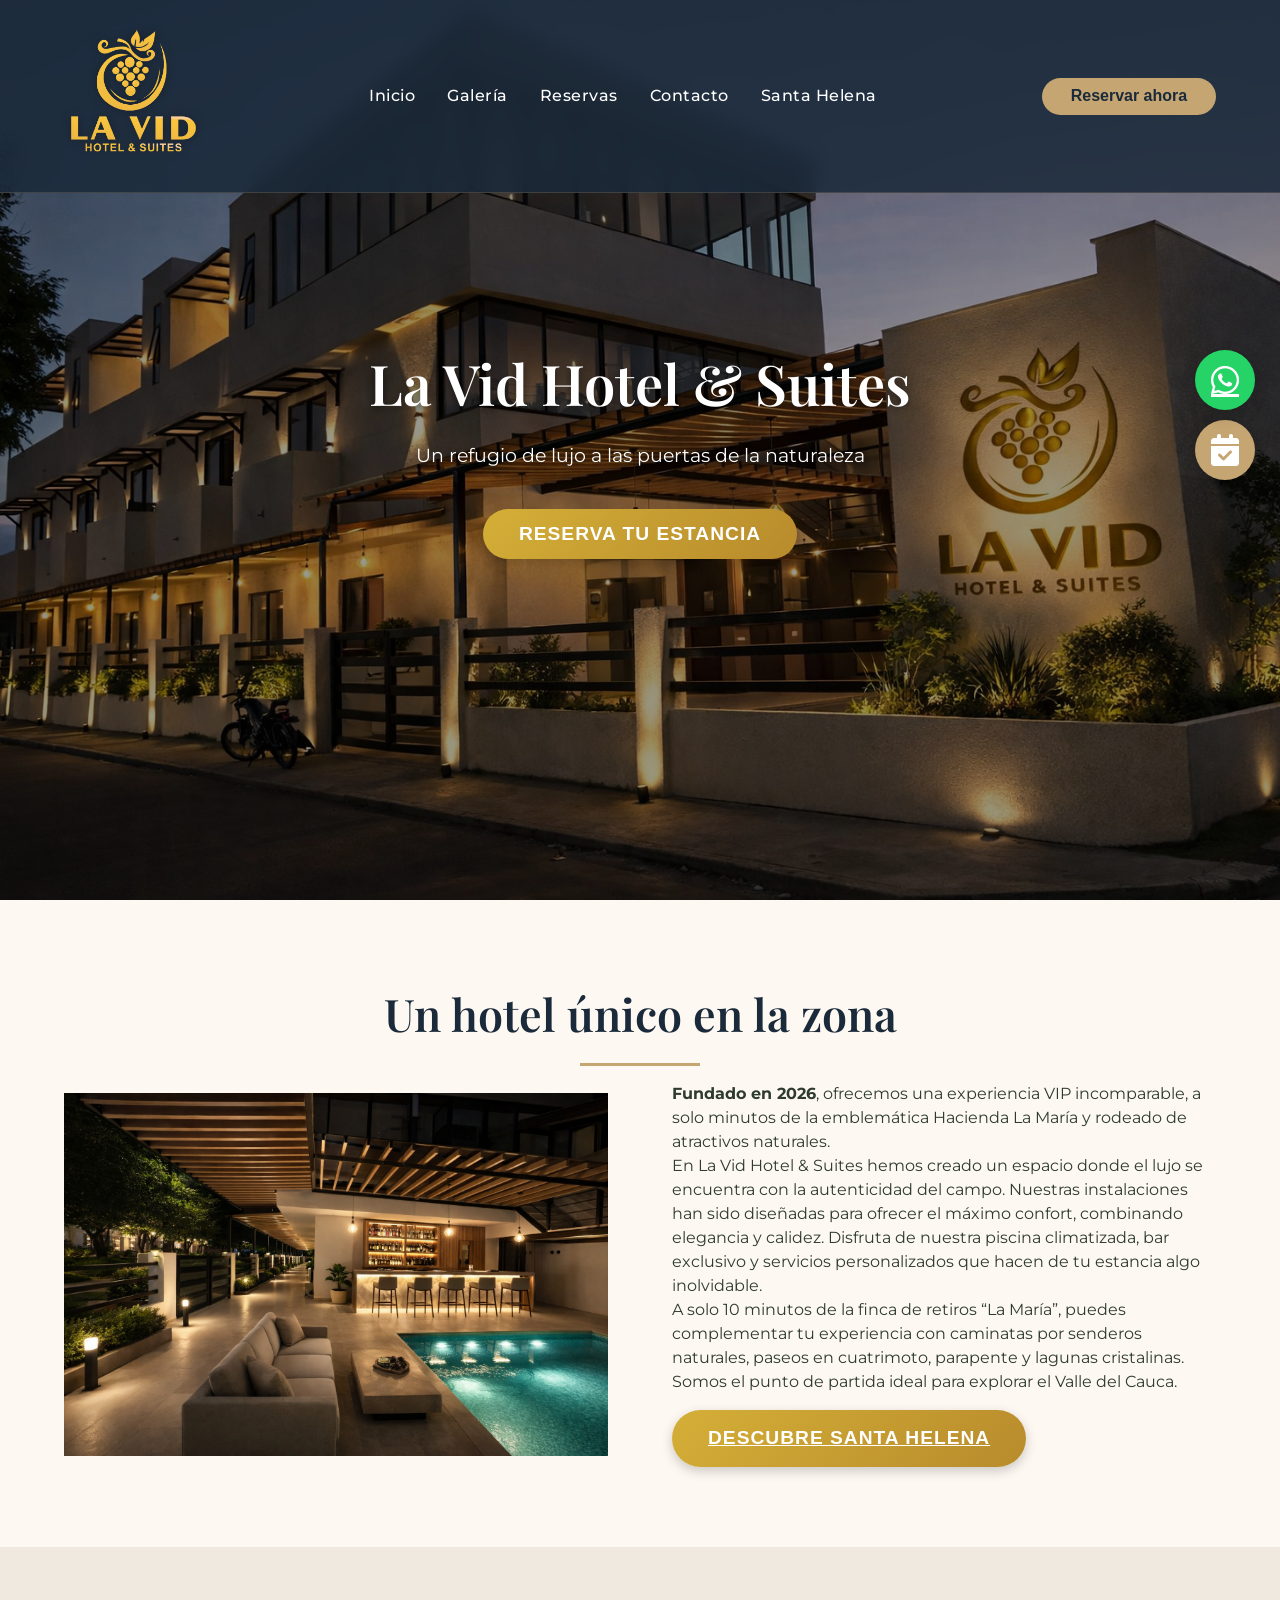
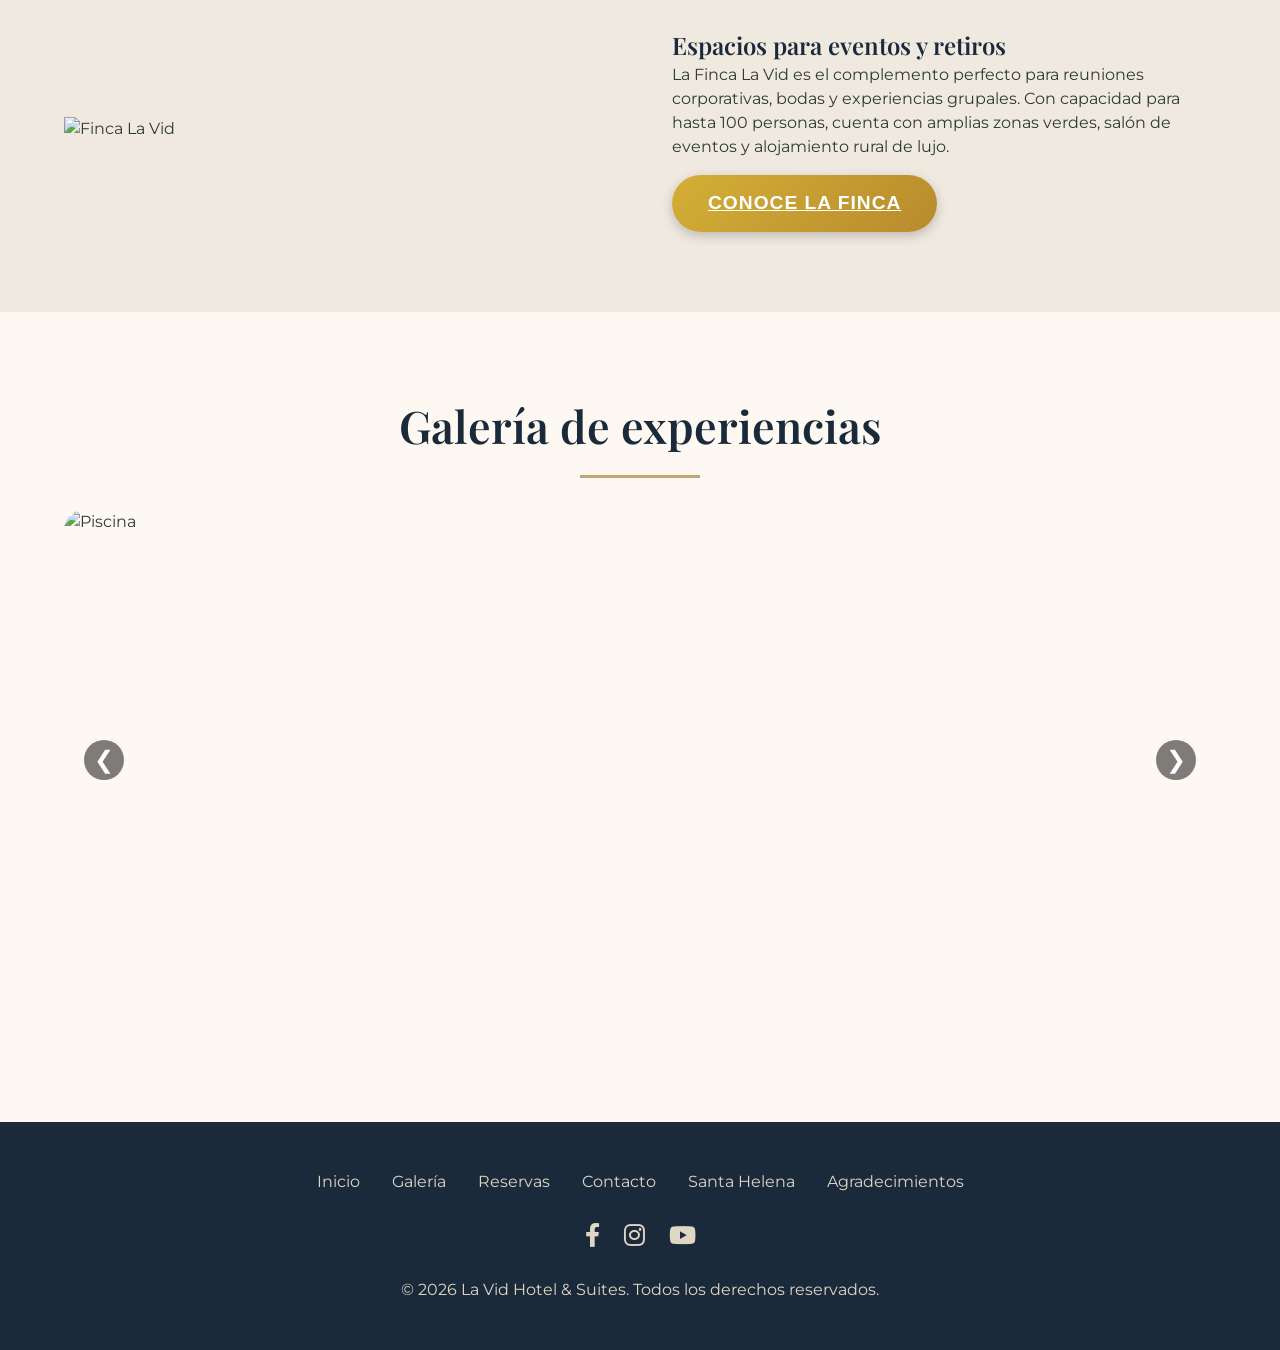
==== index.html @ 80b9b068 "Add files via upload" ====
<!DOCTYPE html>
<html lang="es">
<head>
    <meta charset="UTF-8">
    <meta name="viewport" content="width=device-width, initial-scale=1.0">
    <title>La Vid Hotel & Suites</title>
    <!-- Fuentes -->
    <link rel="preconnect" href="https://fonts.googleapis.com">
    <link rel="preconnect" href="https://fonts.gstatic.com" crossorigin>
    <link href="https://fonts.googleapis.com/css2?family=Playfair+Display:wght@400;600;700&family=Montserrat:wght@300;400;500;600&display=swap" rel="stylesheet">
    <!-- Iconos -->
    <link rel="stylesheet" href="https://cdnjs.cloudflare.com/ajax/libs/font-awesome/6.0.0-beta3/css/all.min.css">
    <link rel="stylesheet" href="assets/css/style.css">
</head>
<body>
    <!-- HEADER FIJO -->
    <header class="header">
        <div class="logo">
            <img src="assets/img/logo.png" alt="La Vid Hotel & Suites">
        </div>
        <nav class="nav-menu">
            <a href="index.html">Inicio</a>
            <a href="galeria.html">Galería</a>
            <a href="reservas.html">Reservas</a>
            <a href="contacto.html">Contacto</a>
            <a href="santa-helena.html">Santa Helena</a>
        </nav>
        <button class="btn-reserva-header" id="btn-reserva-header">Reservar ahora</button>
    </header>

    <!-- HERO CON IMAGEN ESTÁTICA -->
    <section class="hero" style="background-image: url('assets/img/fachadahotel1.png'); background-attachment: fixed;">
        <div class="hero-overlay"></div>
        <div class="hero-content">
            <h1>La Vid Hotel & Suites</h1>
            <p>Un refugio de lujo a las puertas de la naturaleza</p>
            <button class="btn-hero" id="hero-reserva-btn">Reserva tu estancia</button>
        </div>
    </section>

  <!-- SECCIÓN: Hotel único -->
<section class="seccion seccion-clara">
    <h2 class="titulo-centrado">Un hotel único en la zona</h2>
    <div class="grid-2">
        <!-- Columna izquierda: imagen -->
        <div class="imagen-redonda">
            <img src="assets/img/barhotel.png" alt="Hotel">
        </div>
        <!-- Columna derecha: textos y botón -->
        <div>
            <p><strong>Fundado en 2026</strong>, ofrecemos una experiencia VIP incomparable, a solo minutos de la emblemática Hacienda La María y rodeado de atractivos naturales.</p>
            <p>En La Vid Hotel & Suites hemos creado un espacio donde el lujo se encuentra con la autenticidad del campo. Nuestras instalaciones han sido diseñadas para ofrecer el máximo confort, combinando elegancia y calidez. Disfruta de nuestra piscina climatizada, bar exclusivo y servicios personalizados que hacen de tu estancia algo inolvidable.</p>
            <p>A solo 10 minutos de la finca de retiros “La María”, puedes complementar tu experiencia con caminatas por senderos naturales, paseos en cuatrimoto, parapente y lagunas cristalinas. Somos el punto de partida ideal para explorar el Valle del Cauca.</p>
            <a href="santa-helena.html" class="btn-hero" style="margin-top: 1rem; display: inline-block;">Descubre Santa Helena</a>
        </div>
    </div>
</section>

    <!-- SECCIÓN: La Finca (referencia) -->
    <section class="seccion seccion-oscura">
        <div class="grid-2">
            <div class="imagen-redonda">
                <img src="https://images.unsplash.com/photo-1505843490538-5133c6c7d0e1?ixlib=rb-4.0.3&auto=format&fit=crop&w=800&q=80" alt="Finca La Vid">
            </div>
            <div>
                <h2>Espacios para eventos y retiros</h2>
                <p>La Finca La Vid es el complemento perfecto para reuniones corporativas, bodas y experiencias grupales. Con capacidad para hasta 100 personas, cuenta con amplias zonas verdes, salón de eventos y alojamiento rural de lujo.</p>
                <a href="reservas.html" class="btn-hero" style="margin-top: 1rem; display: inline-block;">Conoce la finca</a>
            </div>
        </div>
    </section>

    <!-- CARRUSEL DE IMÁGENES -->
    <section class="seccion seccion-clara">
        <h2 class="titulo-centrado">Galería de experiencias</h2>
        <div class="carrusel-container">
            <div class="carrusel-slides">
                <div class="carrusel-slide"><img src="https://images.unsplash.com/photo-1584132967334-10e028bd69f7?ixlib=rb-4.0.3&auto=format&fit=crop&w=1200&q=80" alt="Piscina"></div>
                <div class="carrusel-slide"><img src="https://images.unsplash.com/photo-1578683010236-d716f9a3f461?ixlib=rb-4.0.3&auto=format&fit=crop&w=1200&q=80" alt="Fogata"></div>
                <div class="carrusel-slide"><img src="https://images.unsplash.com/photo-1540541338287-41700207dee6?ixlib=rb-4.0.3&auto=format&fit=crop&w=1200&q=80" alt="Comedor"></div>
                <div class="carrusel-slide"><img src="https://images.unsplash.com/photo-1505843490538-5133c6c7d0e1?ixlib=rb-4.0.3&auto=format&fit=crop&w=1200&q=80" alt="Vista"></div>
            </div>
            <button class="carrusel-btn carrusel-prev">&#10094;</button>
            <button class="carrusel-btn carrusel-next">&#10095;</button>
        </div>
    </section>

    <!-- FOOTER -->
    <footer class="footer">
        <div class="footer-contenido">
            <div class="footer-links">
                <a href="index.html">Inicio</a>
                <a href="galeria.html">Galería</a>
                <a href="reservas.html">Reservas</a>
                <a href="contacto.html">Contacto</a>
                <a href="santa-helena.html">Santa Helena</a>
                <a href="#">Agradecimientos</a>
            </div>
            <div class="footer-redes">
                <a href="#"><i class="fab fa-facebook-f"></i></a>
                <a href="#"><i class="fab fa-instagram"></i></a>
                <a href="#"><i class="fab fa-youtube"></i></a>
            </div>
            <p>© 2026 La Vid Hotel & Suites. Todos los derechos reservados.</p>
        </div>
    </footer>

    <!-- BOTONES FLOTANTES (en todas las páginas) -->
    <button class="btn-flotante btn-reserva-flotante" id="btn-reserva-flotante" title="Reservar">
        <i class="fas fa-calendar-check"></i>
    </button>
    <a href="https://wa.me/573001234567?text=Hola%2C%20quiero%20información%20sobre%20el%20hotel" target="_blank" class="btn-flotante btn-whatsapp-flotante">
        <i class="fab fa-whatsapp"></i>
    </a>

    <script src="assets/js/script.js"></script>
    <script>
        // Botones que abren la página de reservas (puedes reemplazar por modal si quieres)
        const btnsReserva = document.querySelectorAll('#btn-reserva-header, #hero-reserva-btn, #btn-reserva-flotante');
        btnsReserva.forEach(btn => {
            btn.addEventListener('click', () => {
                window.location.href = 'reservas.html';
            });
        });
    </script>
</body>
</html>
---- assets/css/style.css ----
/* ===== RESET Y VARIABLES ===== */
:root {
    --dorado: #C5A572;
    --azul-profundo: #1A2A3A;
    --blanco-hueso: #FDF8F2;
    --texto-oscuro: #2E3B2E;
    --gris-claro: #e0d6c5;
}

* {
    margin: 0;
    padding: 0;
    box-sizing: border-box;
}

body {
    font-family: 'Montserrat', sans-serif;
    background-color: var(--blanco-hueso);
    color: var(--texto-oscuro);
    line-height: 1.5;
    overflow-x: hidden;
}

h1, h2, h3, h4 {
    font-family: 'Playfair Display', serif;
    font-weight: 600;
    color: var(--azul-profundo);
}

/* ===== HEADER FIJO CON FONDO SEMITRANSPARENTE ===== */
.header {
    position: fixed;
    top: 0;
    left: 0;
    width: 100%;
    padding: 1.2rem 5%;
    display: flex;
    justify-content: space-between;
    align-items: center;
    z-index: 1000;
    background: rgba(26, 42, 58, 0.85);
    backdrop-filter: blur(10px);
    transition: background 0.3s, padding 0.3s;
    border-bottom: 1px solid rgba(197, 165, 114, 0.2);
}

.header.scrolled {
    padding: 0.8rem 5%;
    background: rgba(26, 42, 58, 0.95);
}

.logo {
    width: 140px;
}

.logo img {
    width: 100%;
    height: auto;
    display: block;
    filter: drop-shadow(0 0 5px rgba(0,0,0,0.3));
}

.nav-menu {
    display: flex;
    gap: 2rem;
}

.nav-menu a {
    color: white;
    text-decoration: none;
    font-weight: 500;
    transition: color 0.3s;
    font-size: 1rem;
    letter-spacing: 0.5px;
}

.nav-menu a:hover {
    color: var(--dorado);
}

/* Botón reserva en header */
.btn-reserva-header {
    background: var(--dorado);
    color: var(--azul-profundo);
    padding: 0.6rem 1.8rem;
    border-radius: 50px;
    font-weight: 600;
    border: none;
    cursor: pointer;
    transition: all 0.3s;
    font-size: 1rem;
}

.btn-reserva-header:hover {
    background: #b38f4b;
    transform: translateY(-2px);
    box-shadow: 0 5px 15px rgba(197, 165, 114, 0.4);
}

/* ===== HERO (IMAGEN ESTÁTICA) ===== */
.hero {
    height: 100vh;
    position: relative;
    overflow: hidden;
    display: flex;
    align-items: center;
    justify-content: center;
    text-align: center;
    color: white;
    background-size: cover;
    background-position: center;
    background-attachment: fixed;
}

.hero-overlay {
    position: absolute;
    top: 0;
    left: 0;
    width: 100%;
    height: 100%;
    background: rgba(0,0,0,0.4);
    z-index: 1;
}

.hero-content {
    position: relative;
    z-index: 2;
    max-width: 800px;
    padding: 0 20px;
}

.hero h1 {
    font-size: 4.5rem;
    color: white;
    margin-bottom: 1rem;
    text-shadow: 0 2px 10px rgba(0,0,0,0.5);
}

.hero p {
    font-size: 1.3rem;
    margin-bottom: 2.5rem;
    text-shadow: 0 1px 5px rgba(0,0,0,0.5);
}

/* ===== TÍTULOS CENTRADOS CON LÍNEA DORADA ===== */
.titulo-centrado {
    text-align: center;
    font-size: 2.8rem;
    margin-bottom: 1rem;
    position: relative;
    display: block;
    width: 100%;
}

.titulo-centrado:after {
    content: '';
    display: block;
    width: 120px;
    height: 3px;
    background: var(--dorado);
    margin: 1rem auto 0;
}

.subtitulo-centrado {
    text-align: center;
    font-size: 1.2rem;
    color: #5a6e5a;
    max-width: 700px;
    margin: 0 auto 3rem;
}

/* ===== SECCIONES ===== */
.seccion {
    padding: 5rem 5%;
    max-width: 1400px;
    margin: 0 auto;
    overflow-x: hidden;
}

.seccion-clara {
    background-color: var(--blanco-hueso);
}

.seccion-oscura {
    background-color: #F0E9E0;
}

/* Base: la cuadrícula se mantiene en escritorio */
.grid-2 {
    display: grid;
    grid-template-columns: 1fr 1fr;
    gap: 4rem;
    align-items: center;
}

.grid-2 img {
    max-width: 100%;
    height: auto;
    display: block;
}
.grid-2 > * {
    min-width: 0;
}

/* ===== CARRUSEL ===== */
.carrusel-container {
    position: relative;
    width: 100%;
    overflow: hidden;
    border-radius: 20px;
    margin: 2rem 0;
}

.carrusel-slides {
    display: flex;
    transition: transform 0.8s ease;
}

.carrusel-slide {
    flex: 0 0 100%;
    height: 500px;
    overflow: hidden;
}

.carrusel-slide img {
    width: 100%;
    height: 100%;
    object-fit: cover;
}

.carrusel-btn {
    position: absolute;
    top: 50%;
    transform: translateY(-50%);
    background: rgba(0,0,0,0.5);
    color: white;
    border: none;
    width: 40px;
    height: 40px;
    border-radius: 50%;
    cursor: pointer;
    font-size: 1.5rem;
    z-index: 2;
    transition: all 0.3s;
}

.carrusel-btn:hover {
    background: var(--dorado);
}

.carrusel-prev { left: 20px; }
.carrusel-next { right: 20px; }

/* ===== GALERÍA GRID ===== */
.galeria-grid {
    display: grid;
    grid-template-columns: repeat(auto-fit, minmax(300px, 1fr));
    gap: 1.5rem;
    margin-top: 2rem;
}

.galeria-item {
    height: 280px;
    overflow: hidden;
    border-radius: 15px;
    transition: transform 0.3s;
}

.galeria-item img {
    width: 100%;
    height: 100%;
    object-fit: cover;
    transition: transform 0.5s;
}

.galeria-item:hover {
    transform: scale(1.03);
}

.galeria-item:hover img {
    transform: scale(1.05);
}

/* ===== TARJETAS DE RESERVA (MODALES) ===== */
.servicios-grid {
    display: grid;
    grid-template-columns: repeat(3, 1fr);
    gap: 2rem;
    margin-top: 3rem;
}

.servicio-card {
    background: white;
    border-radius: 20px;
    padding: 2rem;
    text-align: center;
    box-shadow: 0 10px 30px rgba(0,0,0,0.05);
    transition: transform 0.3s, box-shadow 0.3s;
    cursor: pointer;
}

.servicio-card:hover {
    transform: translateY(-5px);
    box-shadow: 0 20px 40px rgba(0,0,0,0.1);
}

.servicio-icono {
    background: var(--dorado);
    width: 70px;
    height: 70px;
    border-radius: 50%;
    display: flex;
    align-items: center;
    justify-content: center;
    margin: 0 auto 1.5rem;
}

.servicio-icono i {
    font-size: 2.2rem;
    color: var(--azul-profundo);
}

.servicio-card h3 {
    font-size: 1.5rem;
    margin-bottom: 1rem;
    color: var(--azul-profundo);
}

.servicio-card p {
    color: #5a6e5a;
    margin-bottom: 1rem;
}

/* ===== MODALES - VERSIÓN DEFINITIVA ===== */
.modal-servicio {
    display: none;
    position: fixed;
    top: 0;
    left: 0;
    width: 100%;
    height: 100%;
    background-color: rgba(0,0,0,0.8);
    z-index: 2000;
    align-items: center;
    justify-content: center;
}

.modal-servicio-contenido {
    background: white;
    width: 90%;
    max-width: 1000px;
    border-radius: 20px;
    position: relative;
    max-height: 90vh;
    overflow-y: auto;
}

.modal-servicio-cerrar {
    position: absolute;
    top: 1rem;
    right: 1.5rem;
    font-size: 2rem;
    cursor: pointer;
    color: var(--dorado);
    z-index: 10;
    background: white;
    width: 40px;
    height: 40px;
    border-radius: 50%;
    display: flex;
    align-items: center;
    justify-content: center;
    box-shadow: 0 2px 10px rgba(0,0,0,0.1);
}

.modal-servicio-layout {
    display: flex;
    gap: 2rem;
    align-items: flex-start;
    padding: 1rem;
}

.modal-servicio-slider {
    flex: 1;
    min-width: 0;
}

.slider-container {
    position: relative;
    width: 100%;
    background: #f0f0f0;
    border-radius: 8px;
    overflow: hidden;
}

.slider-imagenes {
    display: flex;
    transition: transform 0.5s ease;
}

.slider-imagenes img {
    width: 100%;
    height: auto;
    flex-shrink: 0;
    display: block;
}

.slider-prev, .slider-next {
    position: absolute;
    top: 50%;
    transform: translateY(-50%);
    background: rgba(0,0,0,0.5);
    color: white;
    width: 40px;
    height: 40px;
    border-radius: 50%;
    cursor: pointer;
    display: flex;
    align-items: center;
    justify-content: center;
    font-size: 1.5rem;
    z-index: 5;
}
.slider-prev { left: 10px; }
.slider-next { right: 10px; }

.slider-dots {
    position: absolute;
    bottom: 15px;
    left: 0;
    right: 0;
    display: flex;
    justify-content: center;
    gap: 8px;
    z-index: 5;
}
.slider-dot {
    width: 10px;
    height: 10px;
    border-radius: 50%;
    background: rgba(255,255,255,0.8);
    cursor: pointer;
    transition: background 0.3s;
}
.slider-dot.active {
    background: var(--dorado);
}

.modal-servicio-info {
    flex: 1;
    padding: 1rem;
    display: flex;
    flex-direction: column;
    justify-content: space-between;
}
.modal-servicio-info h3 {
    font-size: 2rem;
    color: var(--dorado);
    margin-bottom: 1rem;
}
.modal-servicio-info p {
    margin-bottom: 1rem;
    line-height: 1.6;
    color: var(--azul-profundo);
}
.modal-botones {
    display: flex;
    gap: 1rem;
    margin-top: 2rem;
    flex-wrap: wrap;
}
.btn-reservar-modal, .btn-whatsapp-modal {
    padding: 0.8rem 1.5rem;
    border-radius: 50px;
    font-weight: 600;
    text-decoration: none;
    display: inline-block;
    text-align: center;
    cursor: pointer;
    border: none;
}
.btn-reservar-modal {
    background: var(--dorado);
    color: var(--azul-profundo);
}
.btn-reservar-modal:hover {
    background: #b38f4b;
}
.btn-whatsapp-modal {
    background: #25D366;
    color: white;
}
.btn-whatsapp-modal:hover {
    background: #128C7E;
}

/* ===== BOTONES FLOTANTES ===== */
.btn-flotante {
    position: fixed;
    width: 60px;
    height: 60px;
    border-radius: 50%;
    display: flex;
    align-items: center;
    justify-content: center;
    font-size: 2rem;
    box-shadow: 0 5px 15px rgba(0,0,0,0.2);
    z-index: 100;
    transition: all 0.3s;
    cursor: pointer;
    border: none;
    color: white;
    animation: subtleGlow 2s infinite ease-in-out;
    right: 25px;
}

@keyframes subtleGlow {
    0% { box-shadow: 0 0 5px rgba(197, 165, 114, 0.3); }
    50% { box-shadow: 0 0 15px rgba(197, 165, 114, 0.8); }
    100% { box-shadow: 0 0 5px rgba(197, 165, 114, 0.3); }
}

.btn-reserva-flotante {
    bottom: 50%;
    transform: translateY(50%);
    background: var(--dorado);
}

.btn-whatsapp-flotante {
    bottom: calc(50% + 70px);
    transform: translateY(50%);
    background: #25D366;
}

.btn-flotante:hover {
    transform: scale(1.1);
}

/* ===== FORMULARIO DE CONTACTO ===== */
.formulario-contacto {
    background: white;
    padding: 2rem;
    border-radius: 20px;
    box-shadow: 0 10px 30px rgba(0,0,0,0.05);
    margin-top: 2rem;
}

.form-group {
    margin-bottom: 1.5rem;
}

.form-group label {
    display: block;
    margin-bottom: 0.5rem;
    font-weight: 500;
    color: var(--azul-profundo);
}

.form-group input,
.form-group textarea {
    width: 100%;
    padding: 0.8rem;
    border: 1px solid var(--dorado);
    border-radius: 10px;
    font-family: inherit;
    background: var(--blanco-hueso);
}

.btn-enviar {
    background: var(--dorado);
    color: var(--azul-profundo);
    border: none;
    padding: 1rem 2rem;
    border-radius: 50px;
    font-weight: 600;
    cursor: pointer;
    transition: all 0.3s;
    width: 100%;
}

.btn-enviar:hover {
    background: #b38f4b;
    transform: translateY(-2px);
}

/* ===== FOOTER ===== */
.footer {
    background: var(--azul-profundo);
    color: var(--gris-claro);
    padding: 3rem 5%;
    text-align: center;
}

.footer-contenido {
    max-width: 1200px;
    margin: 0 auto;
    display: flex;
    flex-direction: column;
    gap: 1.5rem;
}

.footer-links {
    display: flex;
    justify-content: center;
    gap: 2rem;
    flex-wrap: wrap;
}

.footer-links a {
    color: var(--gris-claro);
    text-decoration: none;
    transition: color 0.3s;
}

.footer-links a:hover {
    color: var(--dorado);
}

.footer-redes {
    display: flex;
    justify-content: center;
    gap: 1.5rem;
    font-size: 1.5rem;
}

.footer-redes a {
    color: var(--gris-claro);
    transition: color 0.3s;
}

.footer-redes a:hover {
    color: var(--dorado);
}

/* ===== RESPONSIVE GENERAL ===== */
@media (max-width: 900px) {
    .grid-2 {
        grid-template-columns: 1fr;
        gap: 2rem;
        text-align: center;
    }
    .servicios-grid {
        grid-template-columns: 1fr;
    }
    .nav-menu {
        display: none;
    }
    .hero h1 {
        font-size: 3rem;
    }
    .titulo-centrado {
        font-size: 2rem;
    }
    .titulo-centrado:after {
        width: 80px;
    }
    .carrusel-slide {
        height: 300px;
    }
    .btn-flotante {
        width: 50px;
        height: 50px;
        font-size: 1.5rem;
    }
    .btn-reserva-flotante {
        bottom: 40%;
    }
    .btn-whatsapp-flotante {
        bottom: calc(40% + 60px);
    }
    .logo img {
        max-height: 50px;
        width: auto;
    }
    .logo {
        max-width: 120px;
    }
}

/* Estilo para el botón del hero */
.btn-hero {
    background: linear-gradient(135deg, #d4af37, #b88b2c);
    border: none;
    color: #fff;
    font-family: 'Poppins', 'Segoe UI', sans-serif;
    font-size: 1.2rem;
    font-weight: 600;
    padding: 14px 36px;
    border-radius: 50px;
    cursor: pointer;
    transition: all 0.3s ease;
    box-shadow: 0 4px 12px rgba(0, 0, 0, 0.2);
    letter-spacing: 1px;
    text-transform: uppercase;
}

.btn-hero:hover {
    background: linear-gradient(135deg, #c2a137, #9e741f);
    transform: translateY(-3px);
    box-shadow: 0 8px 20px rgba(0, 0, 0, 0.3);
}

.btn-hero:active {
    transform: translateY(1px);
    box-shadow: 0 2px 8px rgba(0, 0, 0, 0.2);
}

/* Hero responsivo */
@media (max-width: 768px) {
    .hero {
        background-attachment: scroll;
        min-height: 70vh;
        background-position: center 20%;
    }
    .hero-content h1 {
        font-size: 2rem;
    }
    .hero-content p {
        font-size: 1rem;
    }
    .btn-hero {
        padding: 12px 24px;
        font-size: 1rem;
    }
}

@media (min-width: 768px) {
    .hero-content h1 {
        font-size: 3.5rem;
    }
    .hero-content p {
        font-size: 1.2rem;
    }
    .btn-hero {
        padding: 14px 36px;
        font-size: 1.2rem;
    }
}

/* ===== RESPONSIVE MODAL (MÓVIL) ===== */
@media (max-width: 768px) {
    .modal-servicio-layout {
        flex-direction: column;
        gap: 0;
        padding: 0;
    }

    .modal-servicio-slider {
        width: 100%;
    }

    .slider-container {
        border-radius: 12px 12px 0 0;
    }

    .modal-servicio-info {
        padding: 1.5rem;
        text-align: center;
    }

    .modal-servicio-info h3 {
        font-size: 1.5rem;
    }

    .modal-servicio-info p {
        font-size: 0.95rem;
    }

    .modal-botones {
        flex-direction: row;
        justify-content: center;
        margin-top: 1rem;
        gap: 0.8rem;
    }

    .btn-reservar-modal,
    .btn-whatsapp-modal {
        padding: 0.6rem 1.2rem;
        font-size: 0.9rem;
        flex: 0 1 auto;
    }

    .modal-servicio-contenido {
        max-height: 85vh;
        overflow-y: auto;
    }
}
/* === AJUSTE FINAL: MODAL MÁS ANCHO Y MENOS ALTO === */
.modal-servicio-contenido {
    max-width: 1200px !important;  /* más ancho (antes 1000px) */
    max-height: 85vh !important;   /* un poco menos de alto (antes 90vh) */
    width: 95% !important;         /* un poco más de ancho relativo */
}

/* En pantallas muy grandes, evitar que sea demasiado ancho */
@media (min-width: 1400px) {
    .modal-servicio-contenido {
        max-width: 1300px !important;
    }
}
/* === AJUSTE FINAL: PROPORCIÓN IMAGEN MÁS ANCHA QUE TEXTO === */
.modal-servicio-layout {
    gap: 2rem;
}

.modal-servicio-slider {
    flex: 2;  /* la imagen ocupa 2/3 del espacio */
}

.modal-servicio-info {
    flex: 1;  /* el texto ocupa 1/3 */
}

/* En móvil, volvemos a la disposición vertical (imagen arriba, texto abajo) */
@media (max-width: 768px) {
    .modal-servicio-layout {
        flex-direction: column;
    }
    .modal-servicio-slider,
    .modal-servicio-info {
        flex: auto;  /* cada uno ocupa su ancho completo */
    }
}
/* === AJUSTE DEFINITIVO: QUE LA IMAGEN SEA COMPLETA CON SU PROPORCIÓN === */
.modal-servicio-slider {
    flex: 2;
    display: flex;
    flex-direction: column;
}

.slider-container {
    position: relative;
    width: 100%;
    /* Eliminamos cualquier altura fija o máxima */
    height: auto !important;
    max-height: none !important;
    background: #f0f0f0;
    border-radius: 8px;
    overflow: hidden;
}

.slider-imagenes {
    display: flex;
    transition: transform 0.5s ease;
    /* No debe tener altura fija */
    height: auto !important;
}

.slider-imagenes img {
    width: 100%;
    height: auto !important;   /* Altura automática según su relación de aspecto */
    flex-shrink: 0;
    display: block;
    /* Sin object-fit para que no recorte */
}

/* En móvil, que también mantenga proporción */
@media (max-width: 768px) {
    .modal-servicio-slider {
        flex: auto;
        width: 100%;
    }
    .slider-container {
        border-radius: 12px 12px 0 0;
        height: auto !important;
    }
    .slider-imagenes img {
        height: auto !important;
    }
}
/* === SOLUCIÓN DE EMERGENCIA: LIMITAR ALTURA DE IMAGEN === */
.slider-container {
    max-height: 300vh !important;   /* la imagen no será más alta que el 60% de la pantalla */
}
.slider-imagenes img {
    object-fit: contain !important; /* para que la imagen quepa dentro del contenedor sin recortes */
    height: auto !important;
}
/* === AJUSTE FINAL: CONTROLAR ALTURA DEL SLIDER === */
.slider-container {
    max-height: 450px !important;   /* Altura máxima en escritorio, ajustable */
    height: auto !important;         /* Permite que sea menor si la imagen es baja */
}

.slider-imagenes img {
    object-fit: contain !important;  /* La imagen completa dentro del contenedor */
    width: 100% !important;
    height: 100% !important;         /* Ocupa todo el contenedor, respetando contain */
}

/* Para móvil, reducir la altura máxima */
@media (max-width: 768px) {
    .slider-container {
        max-height: 280px !important;
    }
}
/* Hero - ajuste de enfoque para que no se recorte lo importante */
.hero {
    background-size: cover;
    background-position: center 30%; /* cambia el porcentaje según dónde esté el elemento principal (0% arriba, 100% abajo) */
    background-attachment: fixed;
}

/* En móvil, quitar el fixed para evitar problemas de recorte */
@media (max-width: 768px) {
    .hero {
        background-attachment: scroll;
        background-position: center 20%; /* puede necesitar ajuste */
        min-height: 70vh; /* si quieres que ocupe menos alto en móvil, pero se mantiene el fondo */
    }
}
/* Hero en móvil: imagen completa sin recortes */
@media (max-width: 768px) {
    .hero {
        background-size: contain !important;;           /* muestra toda la imagen, sin recortes */
        background-position: center center;
        background-repeat: no-repeat;
        background-color: #1A2A3A;          /* color de fondo que combine con tu imagen */
        background-attachment: scroll;
        height: 40vh;                       /* altura que ocupe buena parte de la pantalla, ajústala si quieres */
        min-height: 300px;                  /* evita que se haga muy pequeño */
    }

    /* Asegurar que el overlay cubra toda el área del hero */
    .hero-overlay {
        background: rgba(0, 0, 0, 0.219);        /* oscurece ligeramente para que el texto se lea mejor */
        position: absolute;
        top: 0;
        left: 0;
        width: 100%;
        height: 100%;
    }

    /* El contenido sigue centrado */
    .hero-content {
        position: absolute;
        top: 50%;
        left: 50%;
        transform: translate(-50%, -50%);
        width: 90%;
        text-align: center;
        z-index: 2;
    }

    .hero-content h1 {
        font-size: 1.8rem;
    }
    .hero-content p {
        font-size: 0.9rem;
    }
    .btn-hero {
        padding: 10px 20px;
        font-size: 0.9rem;
    }
}
/* === HERO MÓVIL SIN ESPACIOS NEGROS === */
@media (max-width: 768px) {
    .hero {
        background-size: cover !important;
        background-position: center 35% !important;
        background-attachment: scroll !important;
        background-color: transparent !important;
        height: 55vh !important;
        min-height: 0 !important;
    }
    .hero-overlay {
        background: rgba(0,0,0,0.3);
    }
    .hero-content h1 {
        font-size: 1.8rem;
    }
    .hero-content p {
        font-size: 1rem;
    }
    .btn-hero {
        padding: 8px 16px;
        font-size: 0.9rem;
    }
}
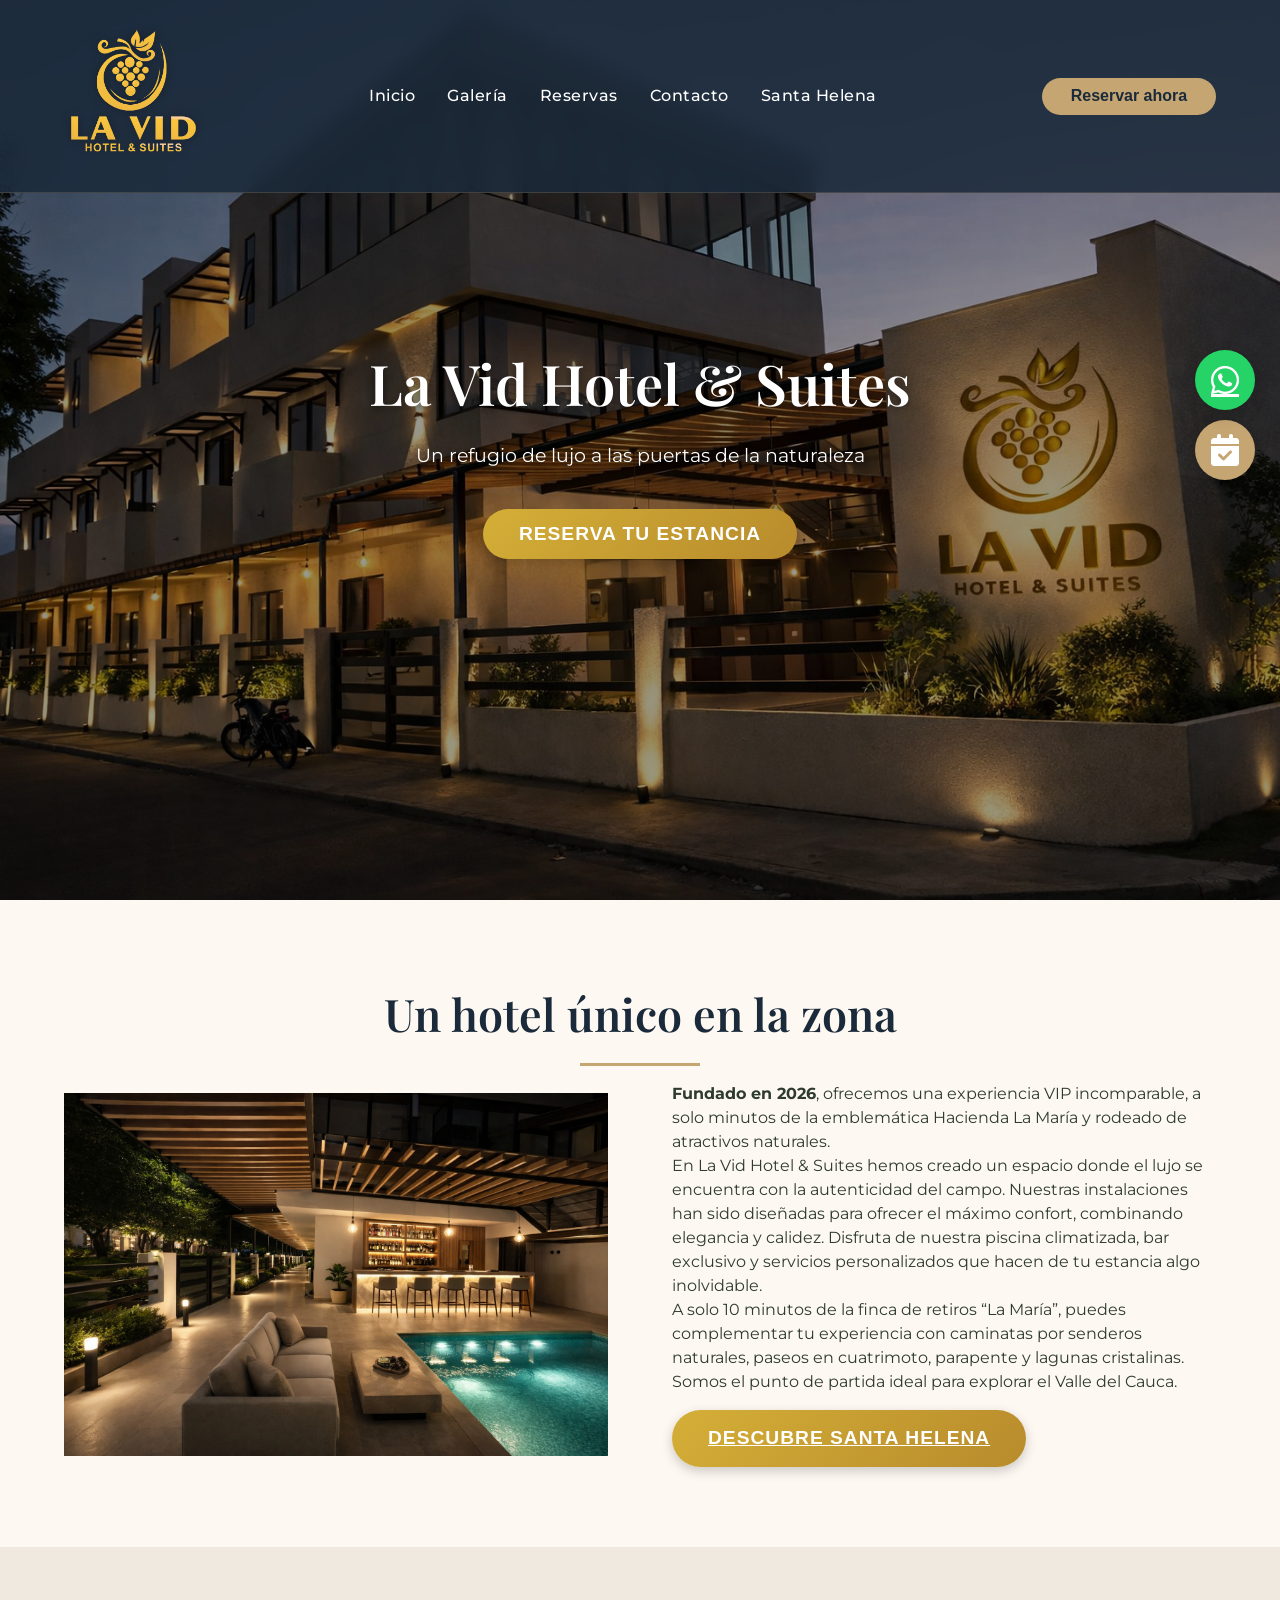
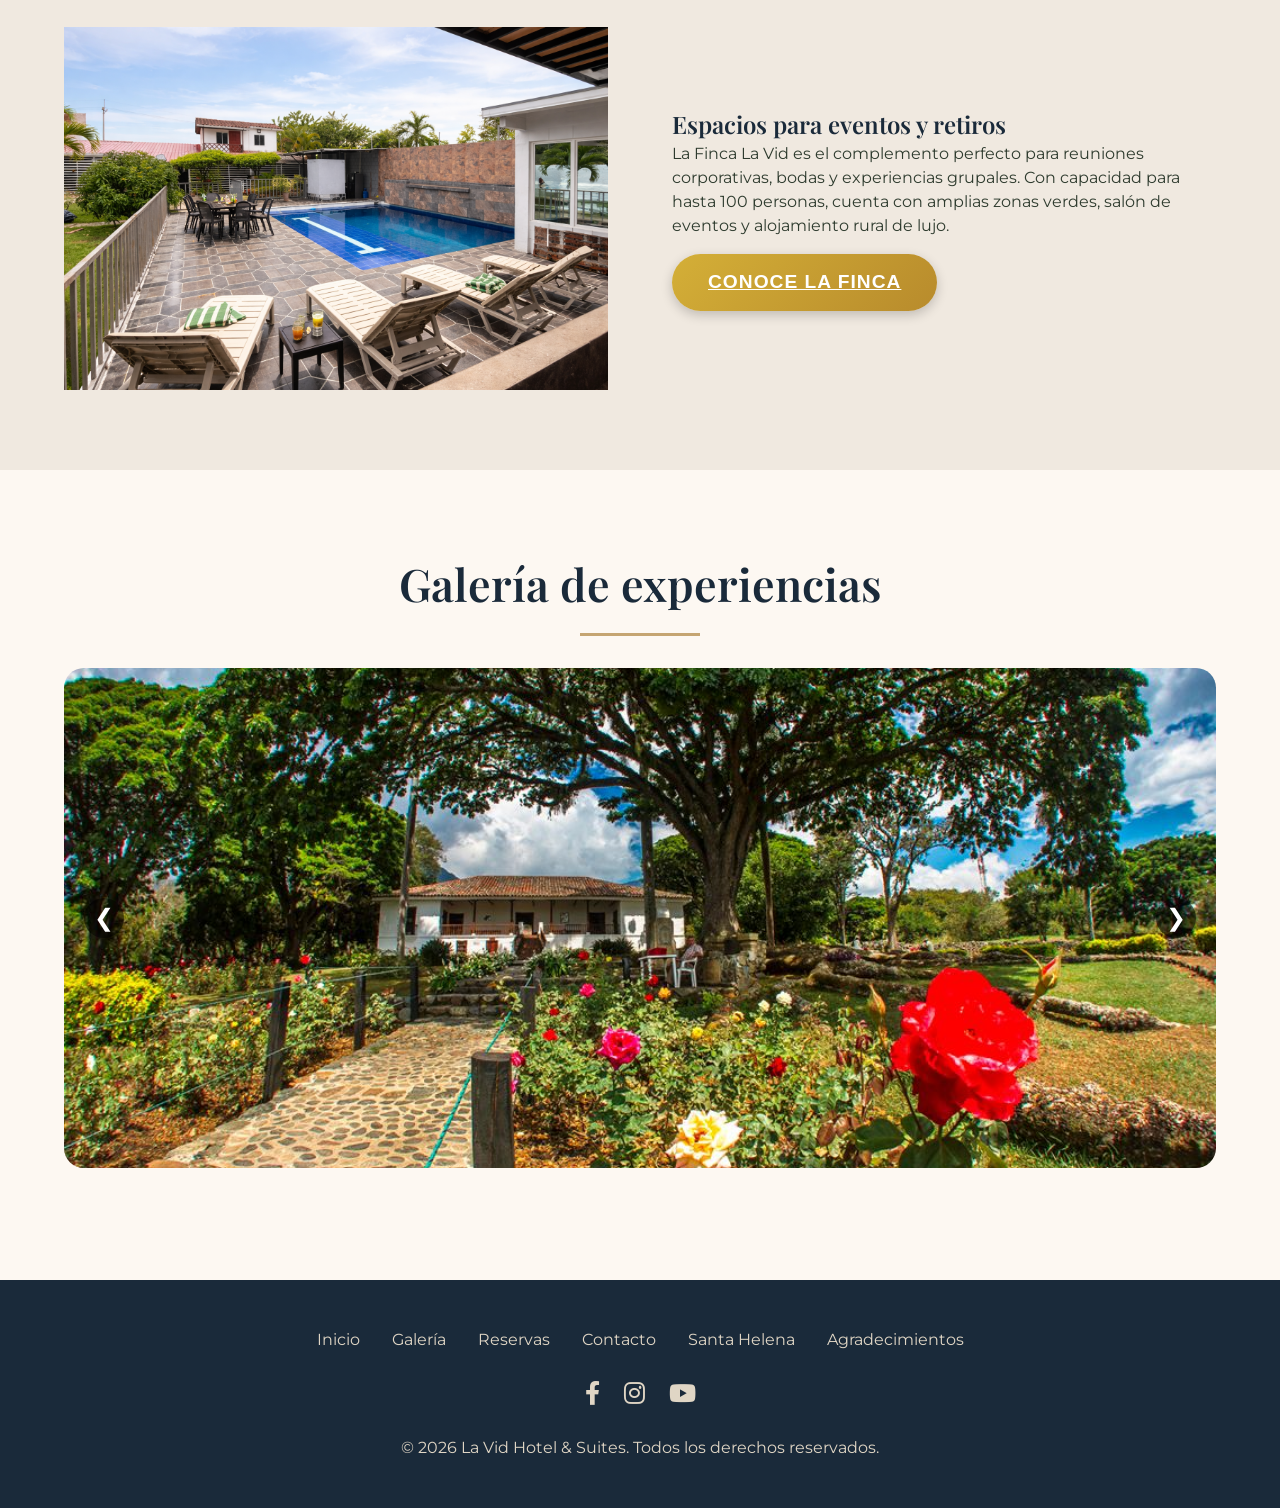
==== commit e4753165: "Update index.html" ====
--- a/index.html
+++ b/index.html
@@ -60,7 +60,7 @@
     <section class="seccion seccion-oscura">
         <div class="grid-2">
             <div class="imagen-redonda">
-                <img src="https://images.unsplash.com/photo-1505843490538-5133c6c7d0e1?ixlib=rb-4.0.3&auto=format&fit=crop&w=800&q=80" alt="Finca La Vid">
+                <img src="assets/img/piscina.png" alt="Finca La Vid">
             </div>
             <div>
                 <h2>Espacios para eventos y retiros</h2>
@@ -75,10 +75,10 @@
         <h2 class="titulo-centrado">Galería de experiencias</h2>
         <div class="carrusel-container">
             <div class="carrusel-slides">
-                <div class="carrusel-slide"><img src="https://images.unsplash.com/photo-1584132967334-10e028bd69f7?ixlib=rb-4.0.3&auto=format&fit=crop&w=1200&q=80" alt="Piscina"></div>
-                <div class="carrusel-slide"><img src="https://images.unsplash.com/photo-1578683010236-d716f9a3f461?ixlib=rb-4.0.3&auto=format&fit=crop&w=1200&q=80" alt="Fogata"></div>
-                <div class="carrusel-slide"><img src="https://images.unsplash.com/photo-1540541338287-41700207dee6?ixlib=rb-4.0.3&auto=format&fit=crop&w=1200&q=80" alt="Comedor"></div>
-                <div class="carrusel-slide"><img src="https://images.unsplash.com/photo-1505843490538-5133c6c7d0e1?ixlib=rb-4.0.3&auto=format&fit=crop&w=1200&q=80" alt="Vista"></div>
+                <div class="carrusel-slide"><img src="assets/img/haciendaelparaiso1.jpeg" alt="Vista"></div>
+                <div class="carrusel-slide"><img src="assets/img/tour-en-cuatrimotos2.png" alt="Comedor"></div>
+                <div class="carrusel-slide"><img src="assets/img/hab cama doble1.jpeg" alt="Piscina"></div>
+                <div class="carrusel-slide"><img src="assets/img/hab doble ocup1.jpeg" alt="Fogata"></div>
             </div>
             <button class="carrusel-btn carrusel-prev">&#10094;</button>
             <button class="carrusel-btn carrusel-next">&#10095;</button>
@@ -124,4 +124,4 @@
         });
     </script>
 </body>
-</html>+</html>
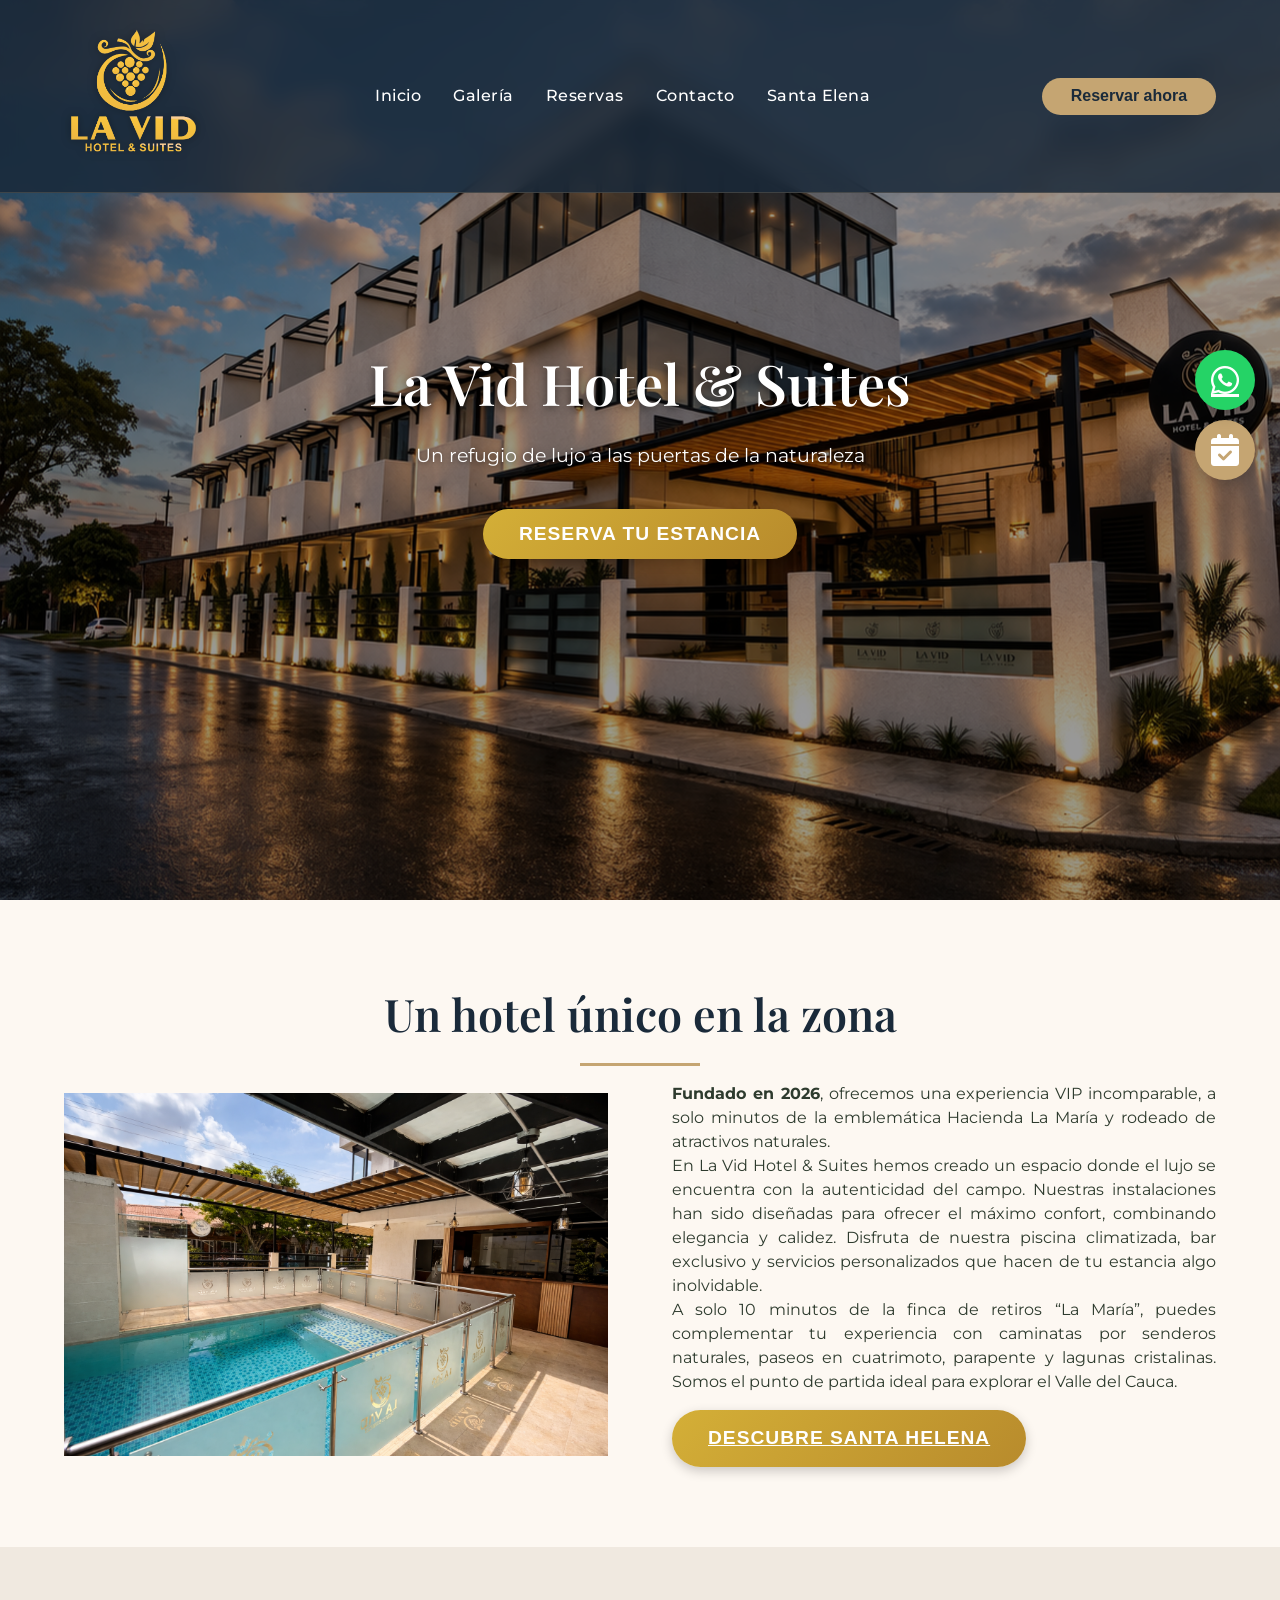
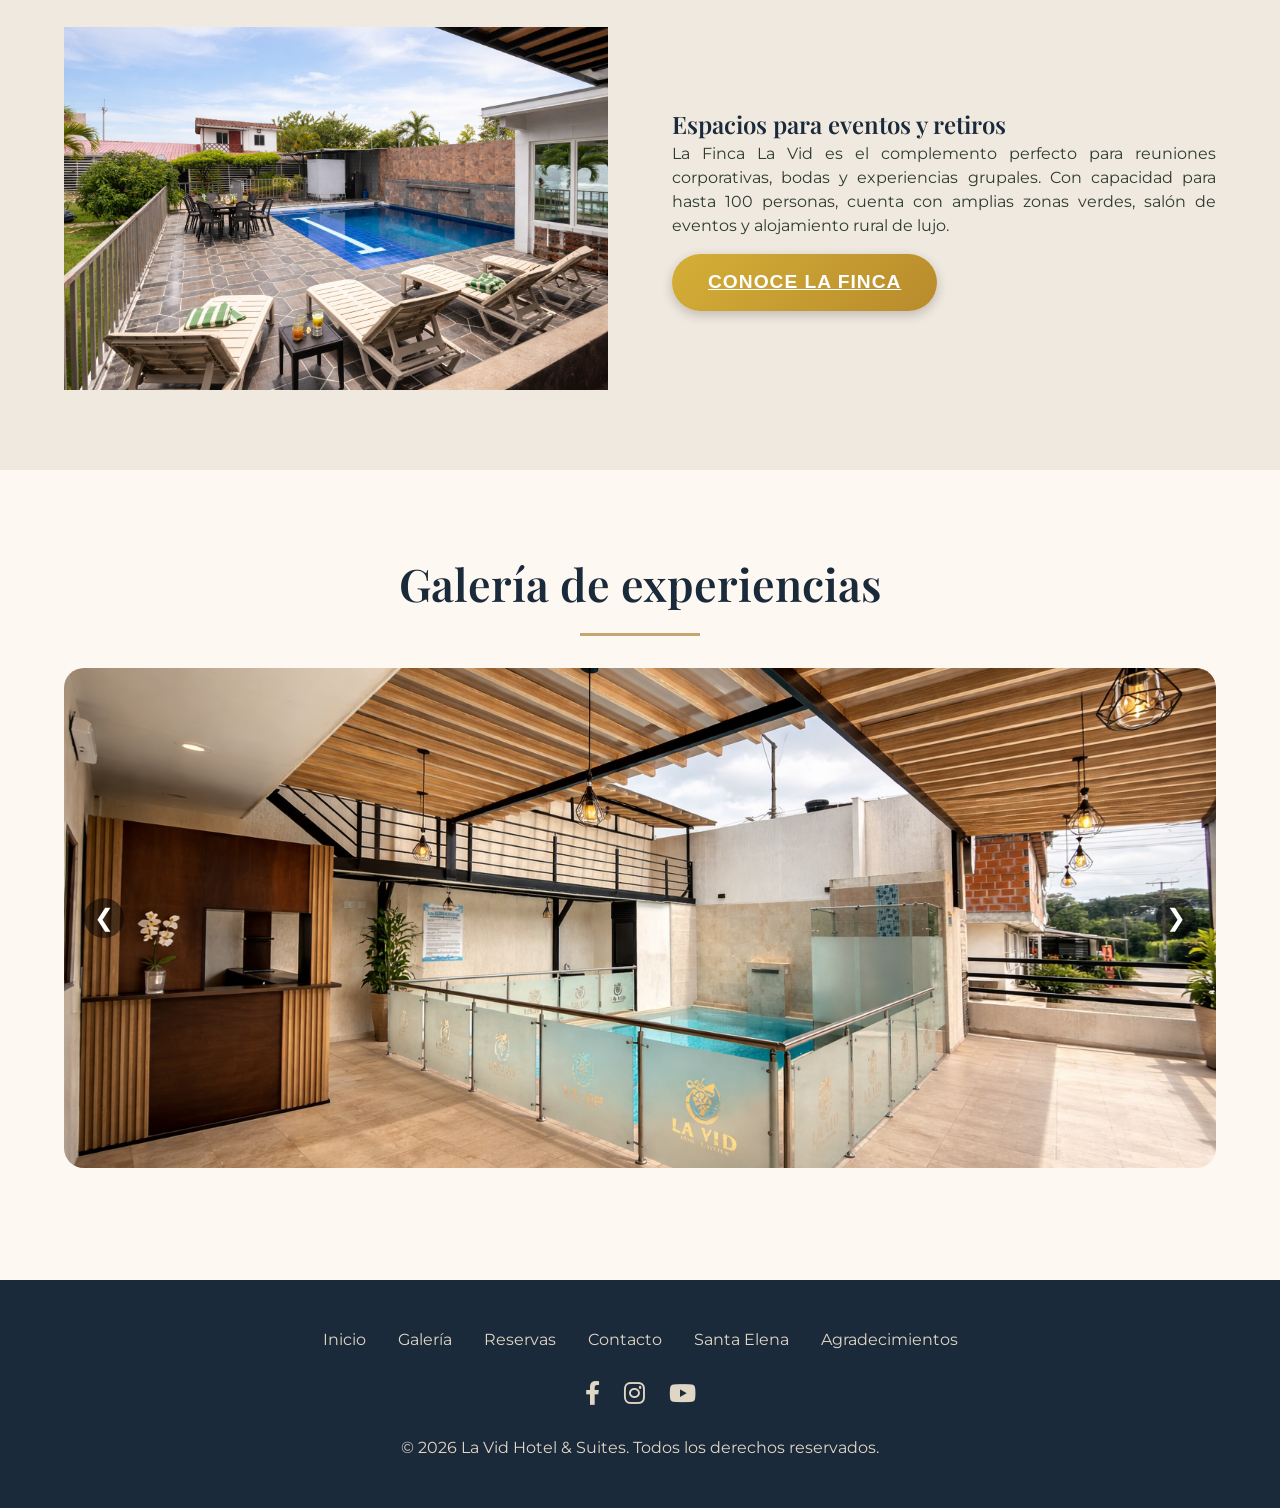
==== commit f231f044: "Corregí botones de WhatsApp en reservas Corregí botones de WhatsApp en reservas" ====
--- a/index.html
+++ b/index.html
@@ -23,7 +23,7 @@
             <a href="galeria.html">Galería</a>
             <a href="reservas.html">Reservas</a>
             <a href="contacto.html">Contacto</a>
-            <a href="santa-helena.html">Santa Helena</a>
+            <a href="santa-helena.html">Santa Elena</a>
         </nav>
         <button class="btn-reserva-header" id="btn-reserva-header">Reservar ahora</button>
     </header>
@@ -44,7 +44,7 @@
     <div class="grid-2">
         <!-- Columna izquierda: imagen -->
         <div class="imagen-redonda">
-            <img src="assets/img/barhotel.png" alt="Hotel">
+            <img src="assets/img/barhotel03.png" alt="Hotel">
         </div>
         <!-- Columna derecha: textos y botón -->
         <div>
@@ -75,10 +75,10 @@
         <h2 class="titulo-centrado">Galería de experiencias</h2>
         <div class="carrusel-container">
             <div class="carrusel-slides">
-                <div class="carrusel-slide"><img src="assets/img/haciendaelparaiso1.jpeg" alt="Vista"></div>
-                <div class="carrusel-slide"><img src="assets/img/tour-en-cuatrimotos2.png" alt="Comedor"></div>
-                <div class="carrusel-slide"><img src="assets/img/hab cama doble1.jpeg" alt="Piscina"></div>
-                <div class="carrusel-slide"><img src="assets/img/hab doble ocup1.jpeg" alt="Fogata"></div>
+                <div class="carrusel-slide"><img src="assets/img/barhotel2.png" alt="Vista"></div>
+                <div class="carrusel-slide"><img src="assets/img/barhotel03.png" alt="Comedor"></div>
+                <div class="carrusel-slide"><img src="assets/img/recepcion2.png" alt="Piscina"></div>
+                <div class="carrusel-slide"><img src="assets/img/hall.png" alt="Fogata"></div>
             </div>
             <button class="carrusel-btn carrusel-prev">&#10094;</button>
             <button class="carrusel-btn carrusel-next">&#10095;</button>
@@ -93,7 +93,7 @@
                 <a href="galeria.html">Galería</a>
                 <a href="reservas.html">Reservas</a>
                 <a href="contacto.html">Contacto</a>
-                <a href="santa-helena.html">Santa Helena</a>
+                <a href="santa-helena.html">Santa Elena</a>
                 <a href="#">Agradecimientos</a>
             </div>
             <div class="footer-redes">
@@ -109,7 +109,7 @@
     <button class="btn-flotante btn-reserva-flotante" id="btn-reserva-flotante" title="Reservar">
         <i class="fas fa-calendar-check"></i>
     </button>
-    <a href="https://wa.me/573001234567?text=Hola%2C%20quiero%20información%20sobre%20el%20hotel" target="_blank" class="btn-flotante btn-whatsapp-flotante">
+    <a href="https://wa.me/573181281400?text=Hola%2C%20quiero%20información%20sobre%20el%20hotel" target="_blank" class="btn-flotante btn-whatsapp-flotante">
         <i class="fab fa-whatsapp"></i>
     </a>
 
@@ -124,4 +124,4 @@
         });
     </script>
 </body>
-</html>
+</html>
--- a/assets/css/style.css
+++ b/assets/css/style.css
@@ -96,7 +96,6 @@
     transform: translateY(-2px);
     box-shadow: 0 5px 15px rgba(197, 165, 114, 0.4);
 }
-
 /* ===== HERO (IMAGEN ESTÁTICA) ===== */
 .hero {
     height: 100vh;
@@ -977,3 +976,17 @@
         font-size: 0.9rem;
     }
 }
+.seccion p {
+    text-align: justify;
+}
+/* Compensación para páginas sin hero (galería, reservas, contacto, santa-helena) */
+.seccion:first-of-type {
+    padding-top: 200px; /* Ajusta según la altura de tu header */
+}
+
+/* En móvil, menos espacio */
+@media (max-width: 768px) {
+    .seccion:first-of-type {
+        padding-top: 90px;
+    }
+}
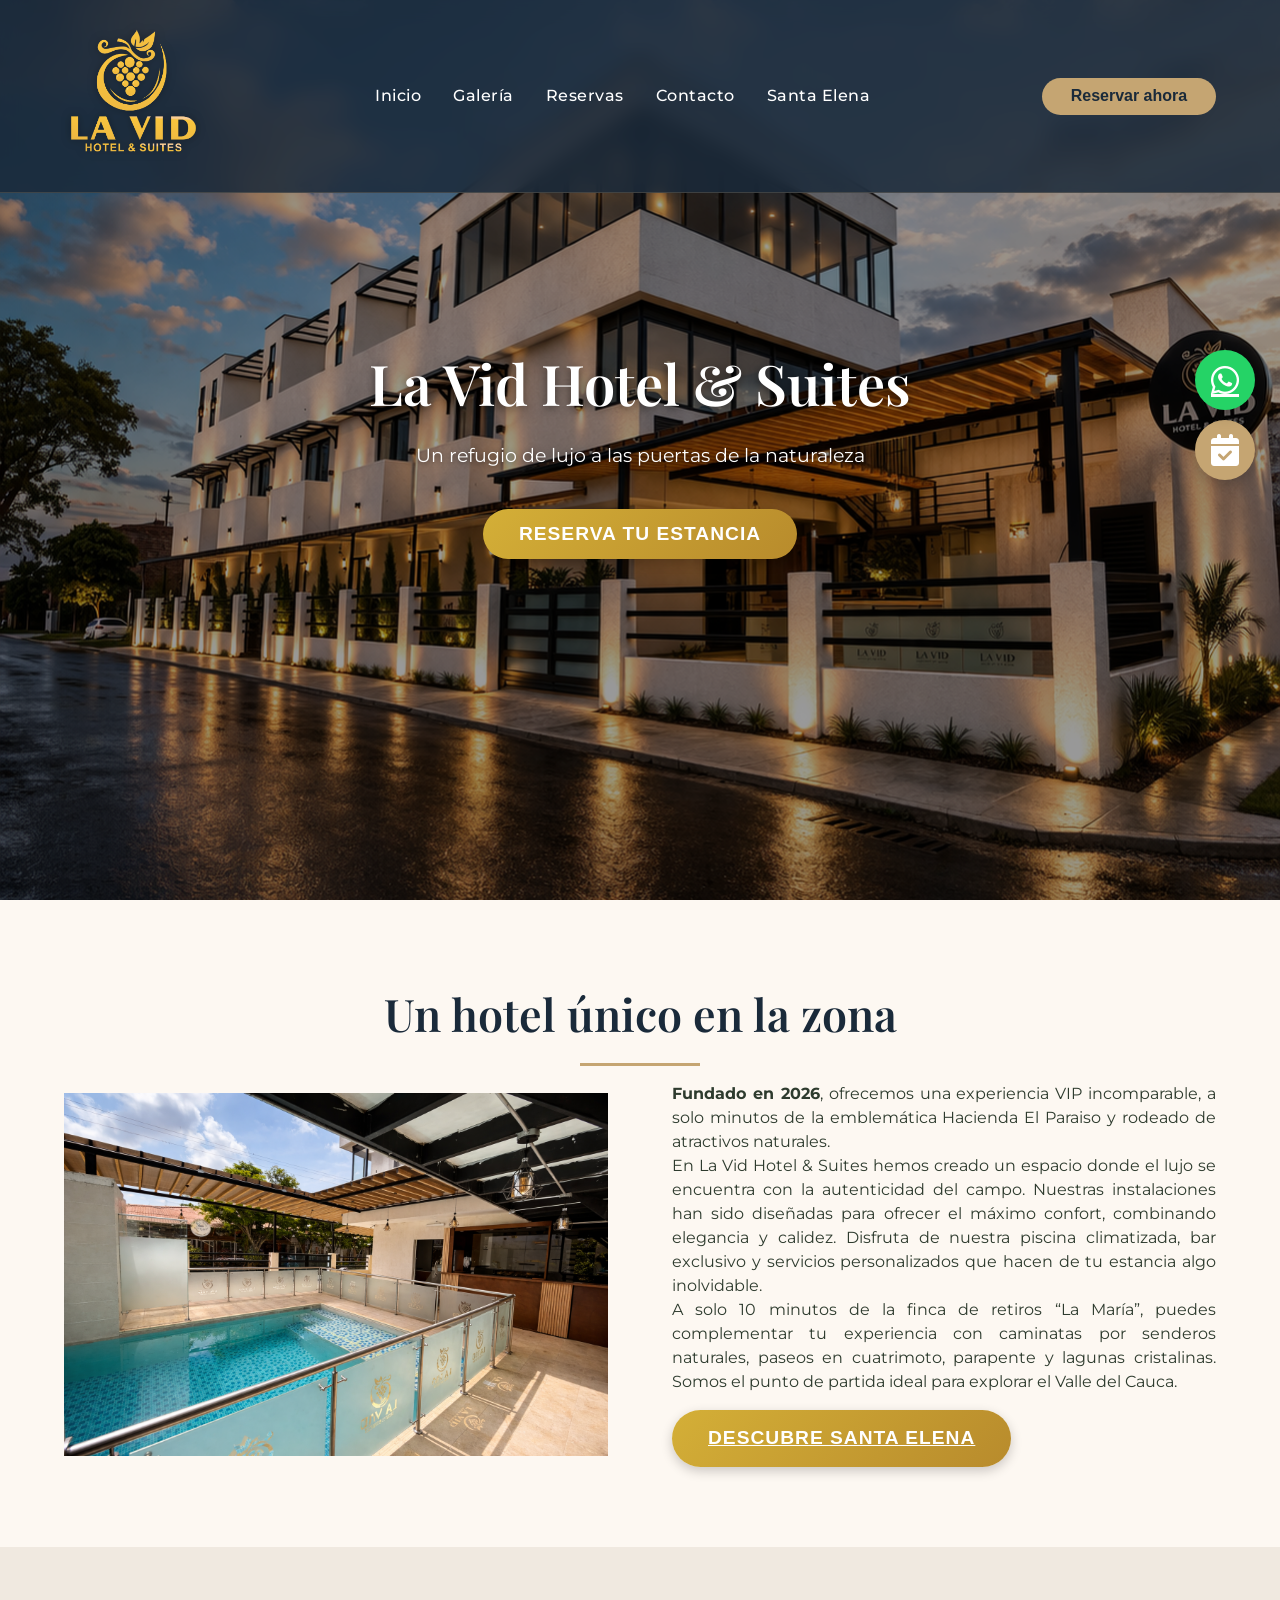
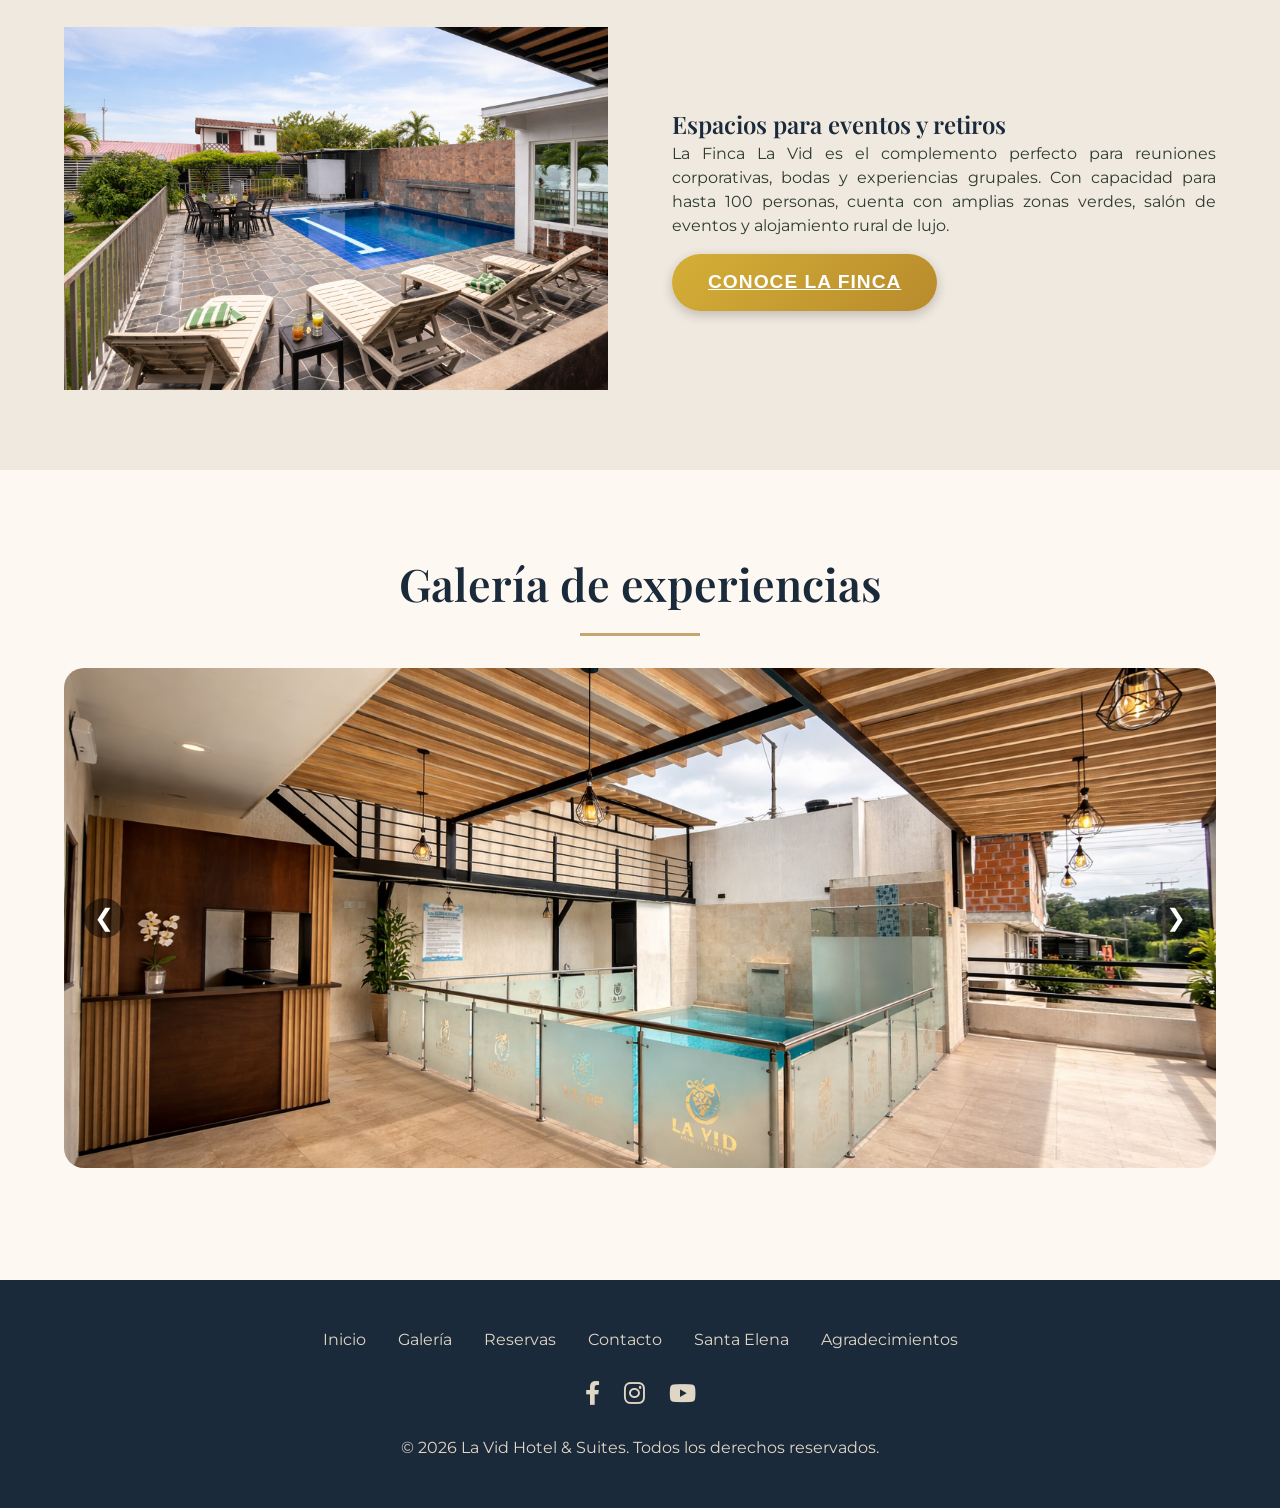
==== commit 8b401641: "adicione fotos, cambie textos y descripciuones adicione fotos y edite textos y descripciones" ====
--- a/index.html
+++ b/index.html
@@ -48,10 +48,10 @@
         </div>
         <!-- Columna derecha: textos y botón -->
         <div>
-            <p><strong>Fundado en 2026</strong>, ofrecemos una experiencia VIP incomparable, a solo minutos de la emblemática Hacienda La María y rodeado de atractivos naturales.</p>
+            <p><strong>Fundado en 2026</strong>, ofrecemos una experiencia VIP incomparable, a solo minutos de la emblemática Hacienda El Paraiso y rodeado de atractivos naturales.</p>
             <p>En La Vid Hotel & Suites hemos creado un espacio donde el lujo se encuentra con la autenticidad del campo. Nuestras instalaciones han sido diseñadas para ofrecer el máximo confort, combinando elegancia y calidez. Disfruta de nuestra piscina climatizada, bar exclusivo y servicios personalizados que hacen de tu estancia algo inolvidable.</p>
             <p>A solo 10 minutos de la finca de retiros “La María”, puedes complementar tu experiencia con caminatas por senderos naturales, paseos en cuatrimoto, parapente y lagunas cristalinas. Somos el punto de partida ideal para explorar el Valle del Cauca.</p>
-            <a href="santa-helena.html" class="btn-hero" style="margin-top: 1rem; display: inline-block;">Descubre Santa Helena</a>
+            <a href="santa-helena.html" class="btn-hero" style="margin-top: 1rem; display: inline-block;">Descubre Santa Elena</a>
         </div>
     </div>
 </section>
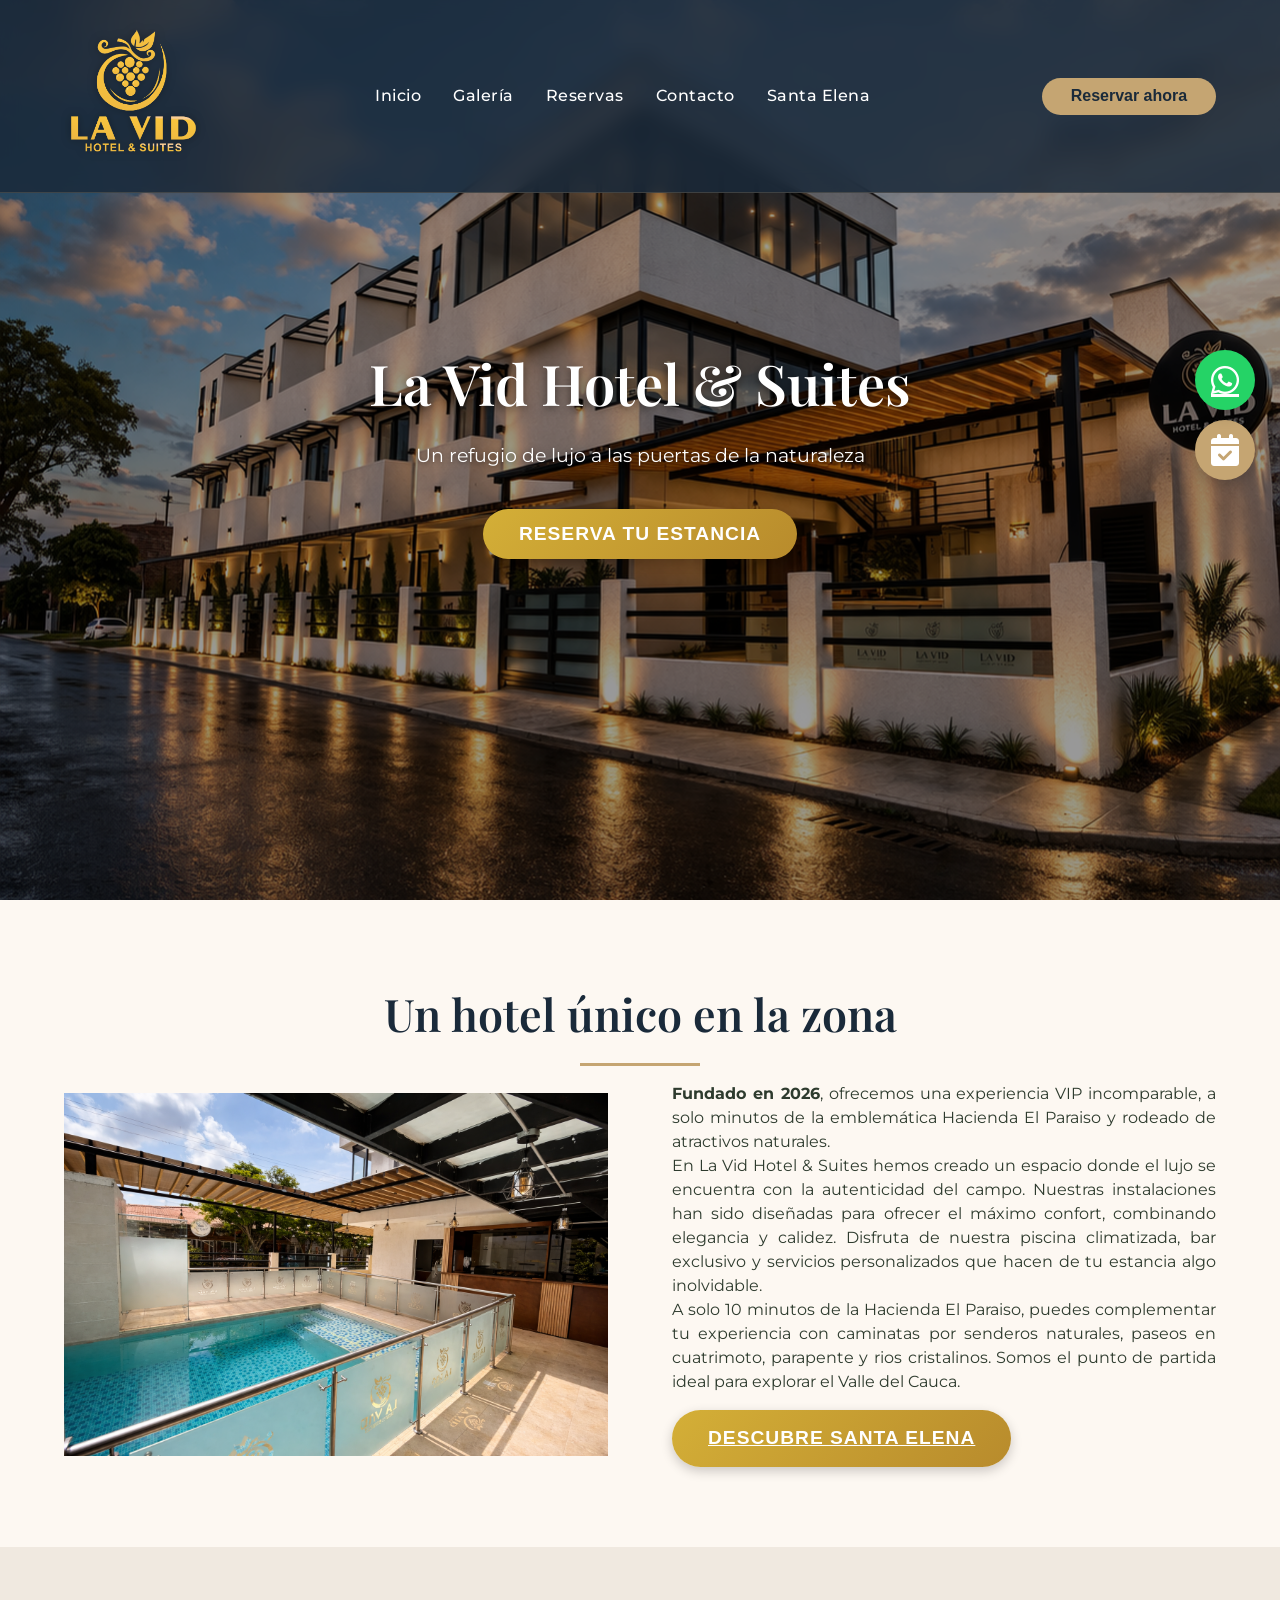
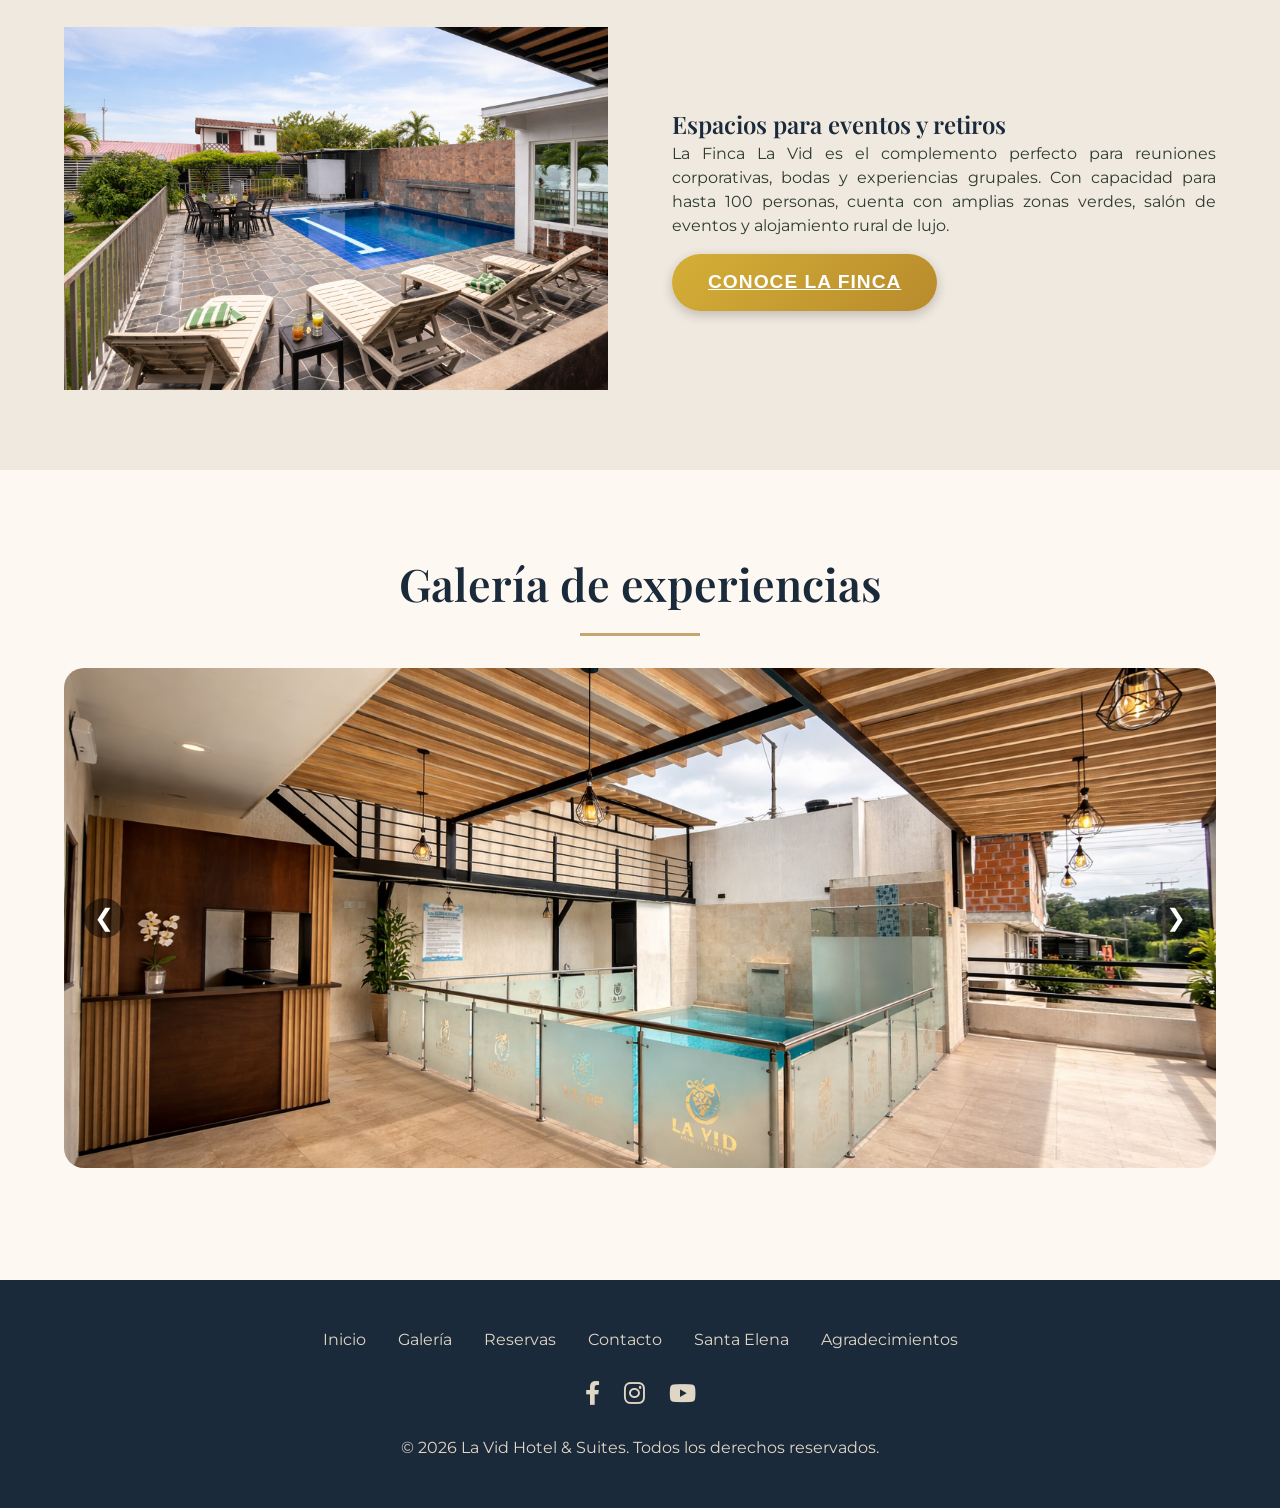
==== commit 11e58792: "ajuste del texto ajuste de descripcion" ====
--- a/index.html
+++ b/index.html
@@ -50,7 +50,7 @@
         <div>
             <p><strong>Fundado en 2026</strong>, ofrecemos una experiencia VIP incomparable, a solo minutos de la emblemática Hacienda El Paraiso y rodeado de atractivos naturales.</p>
             <p>En La Vid Hotel & Suites hemos creado un espacio donde el lujo se encuentra con la autenticidad del campo. Nuestras instalaciones han sido diseñadas para ofrecer el máximo confort, combinando elegancia y calidez. Disfruta de nuestra piscina climatizada, bar exclusivo y servicios personalizados que hacen de tu estancia algo inolvidable.</p>
-            <p>A solo 10 minutos de la finca de retiros “La María”, puedes complementar tu experiencia con caminatas por senderos naturales, paseos en cuatrimoto, parapente y lagunas cristalinas. Somos el punto de partida ideal para explorar el Valle del Cauca.</p>
+            <p>A solo 10 minutos de la Hacienda El Paraiso, puedes complementar tu experiencia con caminatas por senderos naturales, paseos en cuatrimoto, parapente y rios cristalinos. Somos el punto de partida ideal para explorar el Valle del Cauca.</p>
             <a href="santa-helena.html" class="btn-hero" style="margin-top: 1rem; display: inline-block;">Descubre Santa Elena</a>
         </div>
     </div>
